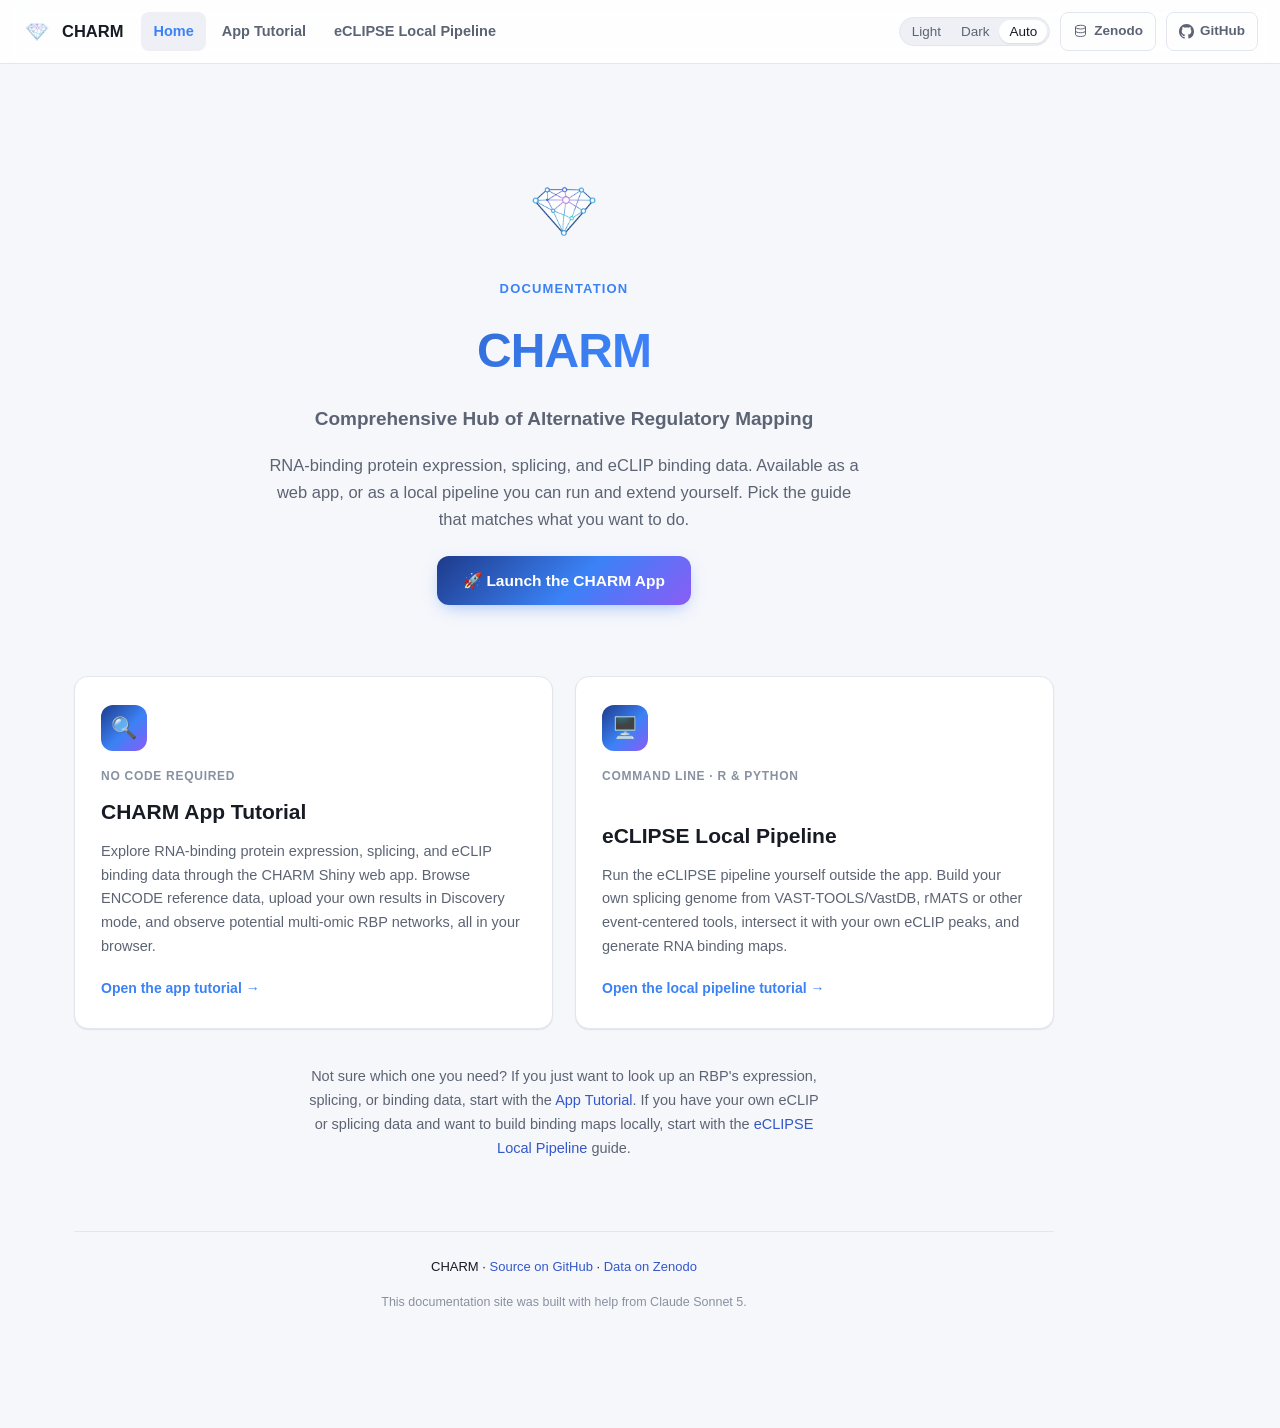
==== docs/index.html @ 3c2aebb4 "Version 0.93 CHARM Tutorial added" ====
<!DOCTYPE html>
<html lang="en">
<head>
<meta charset="UTF-8">
<meta name="viewport" content="width=device-width, initial-scale=1">
<title>CHARM — Documentation</title>
<meta name="description" content="Choose between the CHARM Shiny app tutorial and the eCLIPSE local pipeline tutorial.">
<link rel="icon" type="image/png" href="assets/favicon-32.png">
<link rel="stylesheet" href="assets/site.css">
</head>
<body>

<header class="navbar">
  <a class="brand" href="index.html"><img src="assets/charm-logo-64.png" alt="CHARM logo">CHARM</a>
  <nav class="navlinks">
    <a href="index.html" class="current">Home</a>
    <a href="tutorial.html">App Tutorial</a>
    <a href="eclipse_tutorial.html">eCLIPSE Local Pipeline</a>
  </nav>
  <div class="navright">
    <div class="theme-toggle">
      <button data-mode="light">Light</button>
      <button data-mode="dark">Dark</button>
      <button data-mode="auto">Auto</button>
    </div>
    <a class="ghlink" href="https://doi.org/10.5281/zenodo.21724194" target="_blank" rel="noopener">
      <svg width="15" height="15" viewBox="0 0 24 24" fill="none" stroke="currentColor" stroke-width="1.6" stroke-linecap="round" stroke-linejoin="round" aria-hidden="true"><ellipse cx="12" cy="5" rx="8" ry="3"/><path d="M4 5v6c0 1.66 3.58 3 8 3s8-1.34 8-3V5"/><path d="M4 11v6c0 1.66 3.58 3 8 3s8-1.34 8-3v-6"/></svg>
      <span class="gh-label">Zenodo</span>
    </a>
    <a class="ghlink" href="https://github.com/DiseaseTranscriptomicsLab/CHARM" target="_blank" rel="noopener">
      <svg width="15" height="15" viewBox="0 0 16 16" fill="currentColor" aria-hidden="true"><path d="M8 0C3.58 0 0 3.58 0 8c0 3.54 2.29 6.53 5.47 7.59.4.07.55-.17.55-.38 0-.19-.01-.82-.01-1.49-2.01.37-2.53-.49-2.69-.94-.09-.23-.48-.94-.82-1.13-.28-.15-.68-.52-.01-.53.63-.01 1.08.58 1.23.82.72 1.21 1.87.87 2.33.66.07-.52.28-.87.51-1.07-1.78-.2-3.64-.89-3.64-3.95 0-.87.31-1.59.82-2.15-.08-.2-.36-1.02.08-2.12 0 0 .67-.21 2.2.82.64-.18 1.32-.27 2-.27.68 0 1.36.09 2 .27 1.53-1.04 2.2-.82 2.2-.82.44 1.1.16 1.92.08 2.12.51.56.82 1.27.82 2.15 0 3.07-1.87 3.75-3.65 3.95.29.25.54.73.54 1.48 0 1.07-.01 1.93-.01 2.2 0 .21.15.46.55.38A8.01 8.01 0 0 0 16 8c0-4.42-3.58-8-8-8z"/></svg>
      <span class="gh-label">GitHub</span>
    </a>
  </div>
  <button id="navmenu-toggle" aria-label="Toggle navigation">☰</button>
</header>
<div id="navmenu-panel">
  <a href="index.html">Home</a>
  <a href="tutorial.html">App Tutorial</a>
  <a href="eclipse_tutorial.html">eCLIPSE Local Pipeline</a>
  <a href="https://github.com/DiseaseTranscriptomicsLab/CHARM" target="_blank" rel="noopener" class="panel-gh">GitHub ↗</a>
  <a href="https://doi.org/10.5281/zenodo.21724194" target="_blank" rel="noopener" class="panel-gh">Zenodo ↗</a>
  <div class="theme-toggle">
    <button data-mode="light">Light</button>
    <button data-mode="dark">Dark</button>
    <button data-mode="auto">Auto</button>
  </div>
</div>

<div class="page">
  <main class="content" style="max-width:980px;">
    <div class="hero">
      <img class="hero-logo" src="assets/charm-logo-256.png" alt="CHARM logo">
      <p class="kicker">Documentation</p>
      <h1>CHARM</h1>
      <p class="sub">Comprehensive Hub of Alternative Regulatory Mapping</p>
      <p class="lede">RNA-binding protein expression, splicing, and eCLIP binding data. Available as a web app, or as a local pipeline you can run and extend yourself. Pick the guide that matches what you want to do.</p>
      <p><a class="hero-cta" href="https://compbio.imm.medicina.ulisboa.pt/app/CHARM" target="_blank" rel="noopener">🚀 Launch the CHARM App</a></p>
    </div>

    <div class="hub-cards">
      <a class="hub-card" href="tutorial.html">
        <div class="icon">🔍</div>
        <p class="kicker">No code required</p>
        <h2>CHARM App Tutorial</h2>
        <p>Explore RNA-binding protein expression, splicing, and eCLIP binding data through the CHARM Shiny web app. Browse ENCODE reference data, upload your own results in Discovery mode, and observe potential multi-omic RBP networks, all in your browser.</p>
        <div class="go">Open the app tutorial →</div>
      </a>

      <a class="hub-card" href="eclipse_tutorial.html">
        <div class="icon">🖥️</div>
        <p class="kicker">Command line · R &amp; Python</p>
        <h2>eCLIPSE Local Pipeline</h2>
        <p>Run the eCLIPSE pipeline yourself outside the app. Build your own splicing genome from VAST-TOOLS/VastDB, rMATS or other event-centered tools, intersect it with your own eCLIP peaks, and generate RNA binding maps.</p>
        <div class="go">Open the local pipeline tutorial →</div>
      </a>
    </div>

    <p style="text-align:center; color:var(--text-muted); font-size:14.5px; max-width:64ch; margin:0 auto;">
      Not sure which one you need? If you just want to look up an RBP's expression, splicing, or binding data, start with the <a href="tutorial.html">App Tutorial</a>. If you have your own eCLIP or splicing data and want to build binding maps locally, start with the <a href="eclipse_tutorial.html">eCLIPSE Local Pipeline</a> guide.
    </p>

    <footer class="page-footer" style="text-align:center;">
      <p>CHARM &middot; <a href="https://github.com/DiseaseTranscriptomicsLab/CHARM" target="_blank" rel="noopener">Source on GitHub</a> &middot; <a href="https://doi.org/10.5281/zenodo.21724194" target="_blank" rel="noopener">Data on Zenodo</a></p>
      <p style="font-size:12.5px; color:var(--text-faint); margin-top:6px;">This documentation site was built with help from Claude Sonnet 5.</p>
    </footer>
  </main>
</div>

<script src="assets/site.js"></script>
</body>
</html>
---- docs/assets/site.css ----
/* ==========================================================================
   CHARM documentation site — shared stylesheet
   Used by index.html, tutorial.html, eclipse_tutorial.html
   ========================================================================== */

:root{
  --brand-1:#1e3a8a; --brand-2:#3b82f6; --brand-3:#8b5cf6;
  --brand-grad: linear-gradient(135deg, var(--brand-1) 0%, var(--brand-2) 55%, var(--brand-3) 100%);

  --bg:#f6f7fb; --bg-elevated:#ffffff; --bg-sunken:#eef0f6;
  --text:#171b24; --text-muted:#5c6474; --text-faint:#8891a1;
  --border:#e3e6ee; --border-strong:#cfd4e0;
  --code-bg:#eef1f8; --code-text:#33415c;
  --link:#3457c9; --link-hover:#1e3a8a;

  --why-bg:#e9f8ee; --why-bd:#34a853; --why-text:#1b6b34;
  --good-bg:#fff6e3; --good-bd:#e8a63c; --good-text:#8a5a10;
  --caution-bg:#fdecea; --caution-bd:#e0524a; --caution-text:#a3241c;

  --shadow-sm: 0 1px 2px rgba(20,25,40,.05), 0 1px 1px rgba(20,25,40,.04);
  --shadow-md: 0 8px 24px rgba(20,25,40,.08), 0 2px 6px rgba(20,25,40,.05);
  --radius: 14px;
  --nav-h: 64px;
}

:root[data-theme="dark"],
:root:not([data-theme="light"]):not([data-theme="dark"]) {
  /* placeholder so specificity rules below can override cleanly */
}

@media (prefers-color-scheme: dark){
  :root:not([data-theme="light"]){
    --bg:#0e1116; --bg-elevated:#161a22; --bg-sunken:#11151c;
    --text:#e7eaf1; --text-muted:#9aa4b8; --text-faint:#6b7488;
    --border:#262c38; --border-strong:#333b4a;
    --code-bg:#1a1f2a; --code-text:#c3cbdc;
    --link:#7fa4ff; --link-hover:#a6c0ff;
    --why-bg:#122a1c; --why-bd:#34a853; --why-text:#7fd99b;
    --good-bg:#2c2410; --good-bd:#e8a63c; --good-text:#f0c584;
    --caution-bg:#2c1512; --caution-bd:#e0524a; --caution-text:#f29089;
    --shadow-sm: 0 1px 2px rgba(0,0,0,.35);
    --shadow-md: 0 8px 24px rgba(0,0,0,.45);
  }
}
:root[data-theme="dark"]{
  --bg:#0e1116; --bg-elevated:#161a22; --bg-sunken:#11151c;
  --text:#e7eaf1; --text-muted:#9aa4b8; --text-faint:#6b7488;
  --border:#262c38; --border-strong:#333b4a;
  --code-bg:#1a1f2a; --code-text:#c3cbdc;
  --link:#7fa4ff; --link-hover:#a6c0ff;
  --why-bg:#122a1c; --why-bd:#34a853; --why-text:#7fd99b;
  --good-bg:#2c2410; --good-bd:#e8a63c; --good-text:#f0c584;
  --caution-bg:#2c1512; --caution-bd:#e0524a; --caution-text:#f29089;
  --shadow-sm: 0 1px 2px rgba(0,0,0,.35);
  --shadow-md: 0 8px 24px rgba(0,0,0,.45);
}

*{box-sizing:border-box;}
html{scroll-behavior:smooth;}
body{
  margin:0; background:var(--bg); color:var(--text);
  font:16px/1.65 -apple-system,BlinkMacSystemFont,"Segoe UI",Roboto,Helvetica,Arial,sans-serif;
  -webkit-font-smoothing:antialiased;
}
a{color:var(--link); text-decoration:none;}
a:hover{color:var(--link-hover); text-decoration:underline;}
img{max-width:100%;}

/* ---------------- Top navbar ---------------- */
.navbar{
  position:sticky; top:0; z-index:100; height:var(--nav-h);
  display:flex; align-items:center; gap:18px;
  padding:0 22px; background:color-mix(in srgb, var(--bg-elevated) 88%, transparent);
  backdrop-filter:saturate(180%) blur(10px); -webkit-backdrop-filter:saturate(180%) blur(10px);
  border-bottom:1px solid var(--border);
}
.navbar .brand{display:flex; align-items:center; gap:10px; font-weight:800; font-size:16.5px; color:var(--text); flex:none;}
.navbar .brand:hover{text-decoration:none; color:var(--text);}
.navbar .brand img{width:30px; height:30px; display:block;}
.navbar .navlinks{display:flex; align-items:center; gap:4px; flex:1; overflow-x:auto;}
.navbar .navlinks a{
  padding:8px 12px; border-radius:8px; font-size:14.5px; font-weight:600; color:var(--text-muted);
  white-space:nowrap;
}
.navbar .navlinks a:hover{background:var(--bg-sunken); color:var(--text); text-decoration:none;}
.navbar .navlinks a.current{color:var(--brand-2); background:var(--bg-sunken);}
.navbar .navright{display:flex; align-items:center; gap:10px; flex:none; margin-left:auto;}
.navbar .ghlink{
  display:flex; align-items:center; gap:6px; padding:7px 12px; border-radius:8px;
  border:1px solid var(--border); font-size:13.5px; font-weight:600; color:var(--text-muted);
}
.navbar .ghlink:hover{border-color:var(--border-strong); color:var(--text); text-decoration:none;}

.theme-toggle{
  display:flex; align-items:center; background:var(--bg-sunken); border:1px solid var(--border);
  border-radius:20px; padding:2px;
}
.theme-toggle button{
  border:none; background:none; cursor:pointer; font-size:13.5px; padding:5px 10px; border-radius:16px;
  color:var(--text-muted); line-height:1;
}
.theme-toggle button.active{background:var(--bg-elevated); color:var(--text); box-shadow:var(--shadow-sm);}

#navmenu-toggle{
  display:none; background:none; border:1px solid var(--border); border-radius:8px;
  width:38px; height:38px; font-size:17px; cursor:pointer; color:var(--text); flex:none;
}

/* ---------------- Page shell ---------------- */
.page{max-width:1180px; margin:0 auto; padding:0 24px; display:flex; gap:48px; align-items:flex-start;}
.content{flex:1 1 auto; min-width:0; max-width:840px; padding:48px 0 100px;}

/* ---------------- Hero ---------------- */
.hero{padding:56px 0 20px; text-align:center;}
.hero .hero-logo{width:88px; height:88px; margin:0 auto 22px; display:block;}
.hero .kicker{
  font-size:13px; letter-spacing:.09em; text-transform:uppercase; font-weight:700;
  color:var(--brand-2); margin:0 0 12px;
}
.hero h1{
  font-size:clamp(32px,5vw,48px); margin:0 0 12px; letter-spacing:-0.02em; font-weight:800;
  background:var(--brand-grad); -webkit-background-clip:text; background-clip:text; color:transparent;
}
.hero .sub{font-size:19px; color:var(--text-muted); font-weight:600; margin:0 0 18px;}
.hero p.lede{font-size:16.5px; color:var(--text-muted); max-width:66ch; margin:0 auto 22px;}
.hero .badges{display:flex; flex-wrap:wrap; gap:8px; justify-content:center; margin-bottom:8px;}
.badge{
  display:inline-flex; align-items:center; gap:5px; font-size:12.5px; font-weight:700;
  padding:5px 12px; border-radius:20px; background:var(--bg-sunken); color:var(--text-muted);
  border:1px solid var(--border);
}
.badge.grad{background:var(--brand-grad); color:#fff; border:none;}
.hero-cta{
  display:inline-flex; align-items:center; gap:8px; font-size:15.5px; font-weight:700;
  padding:12px 26px; border-radius:12px; background:var(--brand-grad); color:#fff;
  text-decoration:none; box-shadow:0 6px 18px -6px rgba(59,130,246,.55);
}
.hero-cta:hover{opacity:.92;}

/* ---------------- Prose ---------------- */
.content section{margin-bottom:52px; scroll-margin-top:84px;}
.content h1.sec{
  font-size:25px; font-weight:800; letter-spacing:-0.01em; color:var(--text);
  margin:0 0 20px; padding-bottom:12px; border-bottom:2px solid var(--border); scroll-margin-top:84px;
}
.content h1.sec .num{color:var(--brand-2); margin-right:8px;}
.content h2.sub{font-size:19.5px; font-weight:700; color:var(--text); margin:32px 0 10px; scroll-margin-top:84px;}
.content h3.subsub{font-size:16px; font-weight:700; color:var(--brand-2); margin:22px 0 8px;}
.content p{margin:0 0 15px; color:var(--text);}
.content ul, .content ol.steps{margin:0 0 16px; padding-left:24px;}
.content ul li, .content ol.steps li{margin-bottom:8px;}
.content strong{color:var(--text); font-weight:700;}
.purpose{color:var(--text-muted); margin:0 0 14px;}
.purpose b{color:var(--text);}

.box{border-radius:12px; padding:15px 18px; margin:18px 0; border:1px solid transparent; box-shadow:var(--shadow-sm);}
.box b.tag{display:block; font-size:12.5px; text-transform:uppercase; letter-spacing:.04em; margin-bottom:4px;}
.box.why{background:var(--why-bg); border-color:var(--why-bd); color:var(--text);}
.box.why b.tag{color:var(--why-text);}
.box.good{background:var(--good-bg); border-color:var(--good-bd); color:var(--text);}
.box.good b.tag{color:var(--good-text);}
.box.caution{background:var(--caution-bg); border-color:var(--caution-bd); color:var(--text);}
.box.caution b.tag{color:var(--caution-text);}

.shot{
  background:var(--bg-sunken); border:2px dashed var(--border-strong); border-radius:12px;
  padding:28px 18px; text-align:center; color:var(--text-faint); font-style:italic; margin:18px 0;
}

figure.screenshot{
  margin:20px 0; padding:0; border:1px solid var(--border); border-radius:12px;
  overflow:hidden; box-shadow:var(--shadow-sm); background:var(--bg-elevated);
}
figure.screenshot img{display:block; width:100%; height:auto;}
figure.screenshot figcaption{
  padding:10px 16px; font-size:13px; color:var(--text-muted); text-align:center;
  border-top:1px solid var(--border); background:var(--bg-sunken);
}

table.gloss{border-collapse:collapse; width:100%; margin:18px 0; font-size:14px; box-shadow:var(--shadow-sm); border-radius:10px; overflow:hidden;}
table.gloss th, table.gloss td{border:1px solid var(--border); padding:10px 12px; text-align:left; vertical-align:top;}
table.gloss th{background:var(--bg-sunken); color:var(--text); font-weight:700;}
table.gloss td:first-child{font-weight:700;}

pre{
  background:var(--code-bg); border:1px solid var(--border); border-radius:10px;
  padding:15px 17px; overflow-x:auto; font-size:13.5px; line-height:1.6; margin:16px 0;
  color:var(--code-text); box-shadow:var(--shadow-sm);
}
code{background:var(--code-bg); color:var(--code-text); padding:2px 6px; border-radius:5px; font-size:0.9em;}
pre code{background:none; padding:0; border-radius:0; color:inherit;}
.diagram{
  background:var(--code-bg); border:1px solid var(--border); border-radius:10px;
  padding:18px 20px; overflow-x:auto; font-size:12.5px; line-height:1.55; margin:18px 0;
  font-family:ui-monospace,SFMono-Regular,Menlo,Consolas,monospace; white-space:pre; color:var(--code-text);
  box-shadow:var(--shadow-sm);
}

.scenario-card, .stage-card{
  border:1px solid var(--border); border-radius:var(--radius); padding:24px 26px; margin:22px 0;
  background:var(--bg-elevated); box-shadow:var(--shadow-sm);
}
.scenario-card h2.sub, .stage-card h3{margin-top:4px;}

.path-badge{
  display:inline-block; font-size:11px; font-weight:700; letter-spacing:.03em; text-transform:uppercase;
  padding:3px 10px; border-radius:20px; margin-left:8px; vertical-align:middle; border:1px solid transparent;
}
.path-badge.vastdb{background:var(--why-bg); color:var(--why-text); border-color:var(--why-bd);}
.path-badge.rmats{background:#e8effd; color:#1d5fa8; border-color:#b7cfe8;}
:root[data-theme="dark"] .path-badge.rmats{background:#152238; color:#8fb6f2; border-color:#28405f;}
@media (prefers-color-scheme: dark){:root:not([data-theme="light"]) .path-badge.rmats{background:#152238; color:#8fb6f2; border-color:#28405f;}}

.faq-item{border-top:1px solid var(--border); padding:22px 0;}
.faq-item:first-of-type{border-top:none;}
.faq-item h3{font-size:17px; margin:0 0 8px; color:var(--text); font-weight:700;}

.backtotop{font-size:13px;}
footer.page-footer{margin-top:70px; padding-top:24px; border-top:1px solid var(--border); font-size:13px; color:var(--text-muted);}

/* ---------------- Right-hand "On this page" TOC ---------------- */
.pagetoc{
  width:230px; flex:0 0 230px; position:sticky; top:calc(var(--nav-h) + 32px);
  max-height:calc(100vh - var(--nav-h) - 60px); overflow-y:auto;
  padding:48px 0 40px; font-size:13px;
}
.pagetoc .toc-label{font-weight:700; text-transform:uppercase; letter-spacing:.05em; font-size:11.5px; color:var(--text-faint); margin-bottom:10px;}
.pagetoc ol{list-style:none; margin:0; padding:0;}
.pagetoc ol ol{margin-left:12px; margin-top:2px;}
.pagetoc a{
  display:block; padding:5px 0 5px 12px; border-left:2px solid var(--border); color:var(--text-muted);
  font-size:13px; line-height:1.4;
}
.pagetoc a:hover{color:var(--text); text-decoration:none;}
.pagetoc a.active{color:var(--brand-2); border-left-color:var(--brand-2); font-weight:600;}

/* ---------------- Mobile nav dropdown ---------------- */
#navmenu-panel{
  display:none; position:fixed; top:var(--nav-h); left:0; right:0; z-index:99;
  background:var(--bg-elevated); border-bottom:1px solid var(--border); box-shadow:var(--shadow-md);
  padding:14px 20px 20px;
}
#navmenu-panel.open{display:block;}
#navmenu-panel a{display:block; padding:10px 4px; font-weight:600; color:var(--text); border-bottom:1px solid var(--border);}
#navmenu-panel a:last-child{border-bottom:none;}

@media (max-width: 1180px){
  .pagetoc{display:none;}
  .page{gap:0;}
}
@media (max-width: 780px){
  .navbar .navlinks{display:none;}
  .navbar .navright{display:none;}
  #navmenu-toggle{display:block; margin-left:auto;}
  .content{padding:36px 0 80px;}
}
#navmenu-panel .theme-toggle{margin:4px 0 14px;}
#navmenu-panel .panel-gh{display:flex; align-items:center; gap:6px;}

/* ---------------- Hub / landing page ---------------- */
.hub-cards{display:grid; grid-template-columns:1fr 1fr; gap:22px; margin:36px 0;}
@media (max-width:720px){ .hub-cards{grid-template-columns:1fr;} }
.hub-card{
  display:flex; flex-direction:column; background:var(--bg-elevated); border:1px solid var(--border);
  border-radius:var(--radius); padding:28px 26px; text-decoration:none; color:var(--text);
  box-shadow:var(--shadow-sm); transition:transform .15s ease, box-shadow .15s ease;
}
.hub-card:hover{transform:translateY(-3px); box-shadow:var(--shadow-md); text-decoration:none; color:var(--text);}
.hub-card .icon{
  width:46px; height:46px; border-radius:12px; background:var(--brand-grad); color:#fff;
  display:flex; align-items:center; justify-content:center; font-size:21px; margin-bottom:16px;
}
.hub-card .kicker{font-size:12px; letter-spacing:.06em; text-transform:uppercase; color:var(--text-faint); font-weight:700; margin:0 0 8px;}
.hub-card h2{font-size:21px; margin:0 0 10px; color:var(--text); font-weight:800;}
.hub-card p{font-size:14.5px; color:var(--text-muted); margin:0 0 18px; flex:1;}
.hub-card .tags{display:flex; flex-wrap:wrap; gap:6px; margin-bottom:16px;}
.hub-card .tags span{
  font-size:11px; font-weight:700; letter-spacing:.02em; background:var(--bg-sunken); color:var(--text-muted);
  padding:3px 9px; border-radius:20px; border:1px solid var(--border);
}
.hub-card .go{font-size:14px; font-weight:700; color:var(--brand-2);}
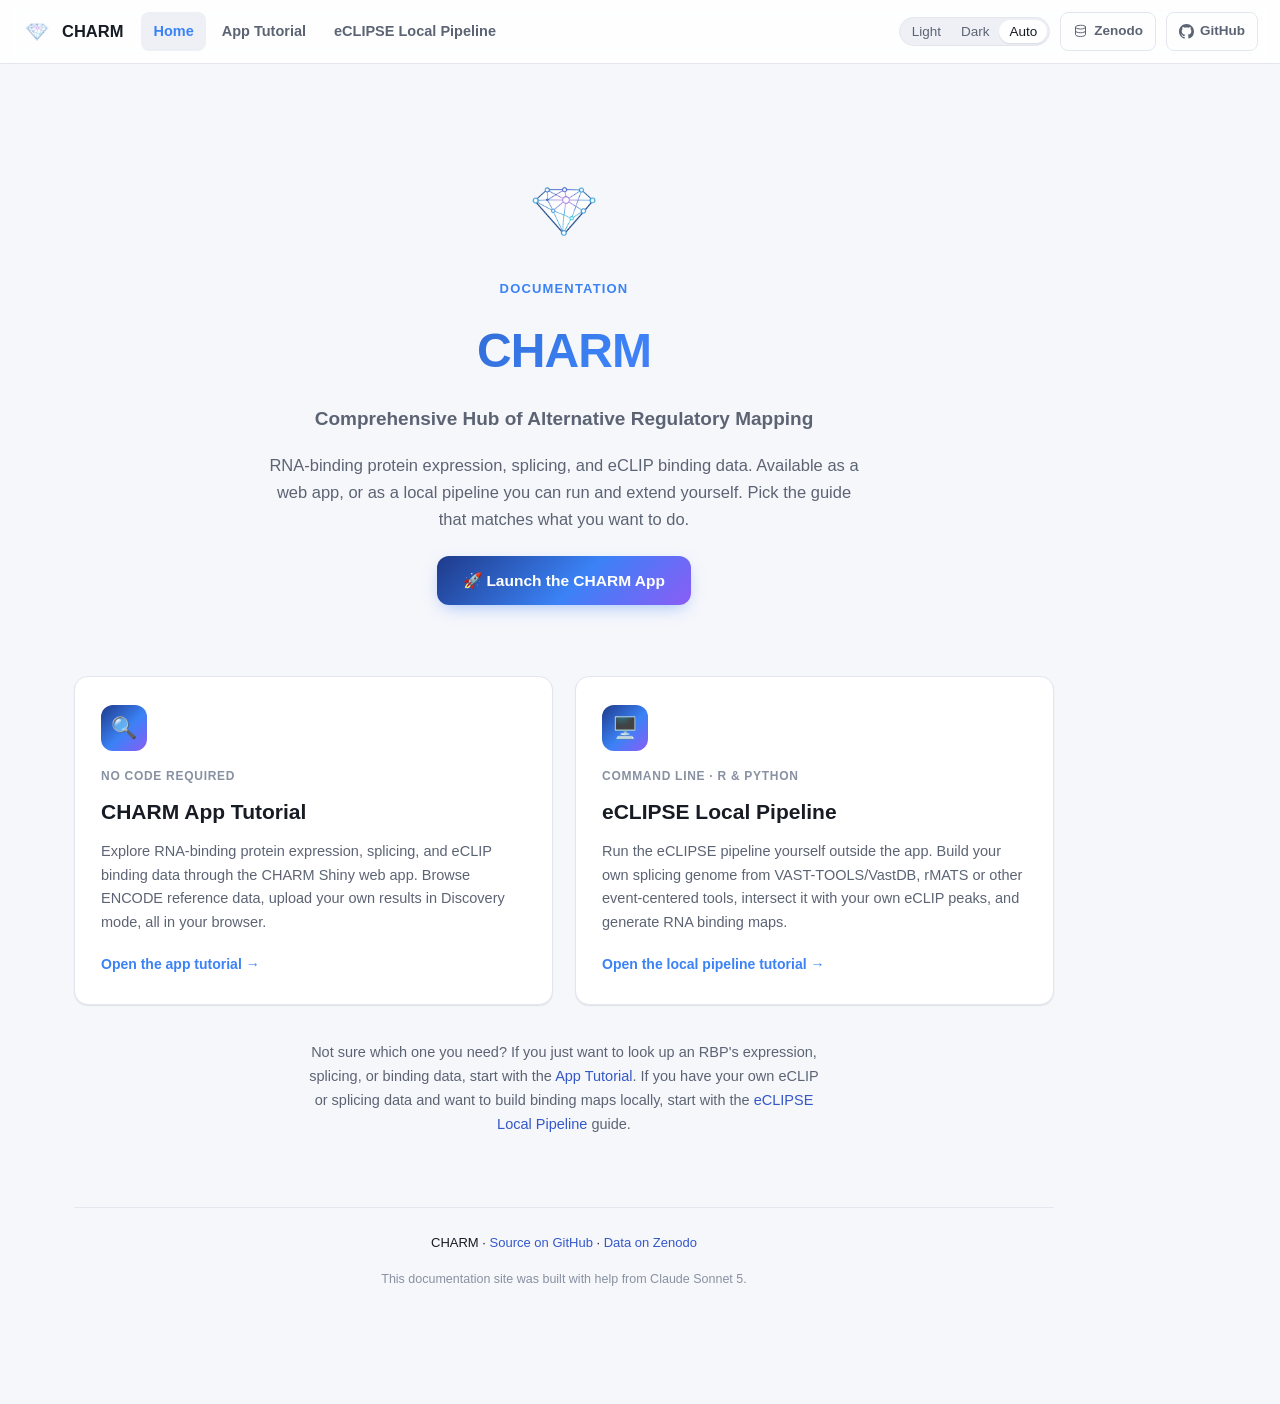
==== commit f1561c4c: "Changes to home page" ====
--- a/docs/index.html
+++ b/docs/index.html
@@ -63,7 +63,8 @@
         <div class="icon">🔍</div>
         <p class="kicker">No code required</p>
         <h2>CHARM App Tutorial</h2>
-        <p>Explore RNA-binding protein expression, splicing, and eCLIP binding data through the CHARM Shiny web app. Browse ENCODE reference data, upload your own results in Discovery mode, and observe potential multi-omic RBP networks, all in your browser.</p>
+        <!-- ORIGINAL (with Network): <p>Explore RNA-binding protein expression, splicing, and eCLIP binding data through the CHARM Shiny web app. Browse ENCODE reference data, upload your own results in Discovery mode, and observe potential multi-omic RBP networks, all in your browser.</p> -->
+        <p>Explore RNA-binding protein expression, splicing, and eCLIP binding data through the CHARM Shiny web app. Browse ENCODE reference data, upload your own results in Discovery mode, all in your browser.</p>
         <div class="go">Open the app tutorial →</div>
       </a>
 
